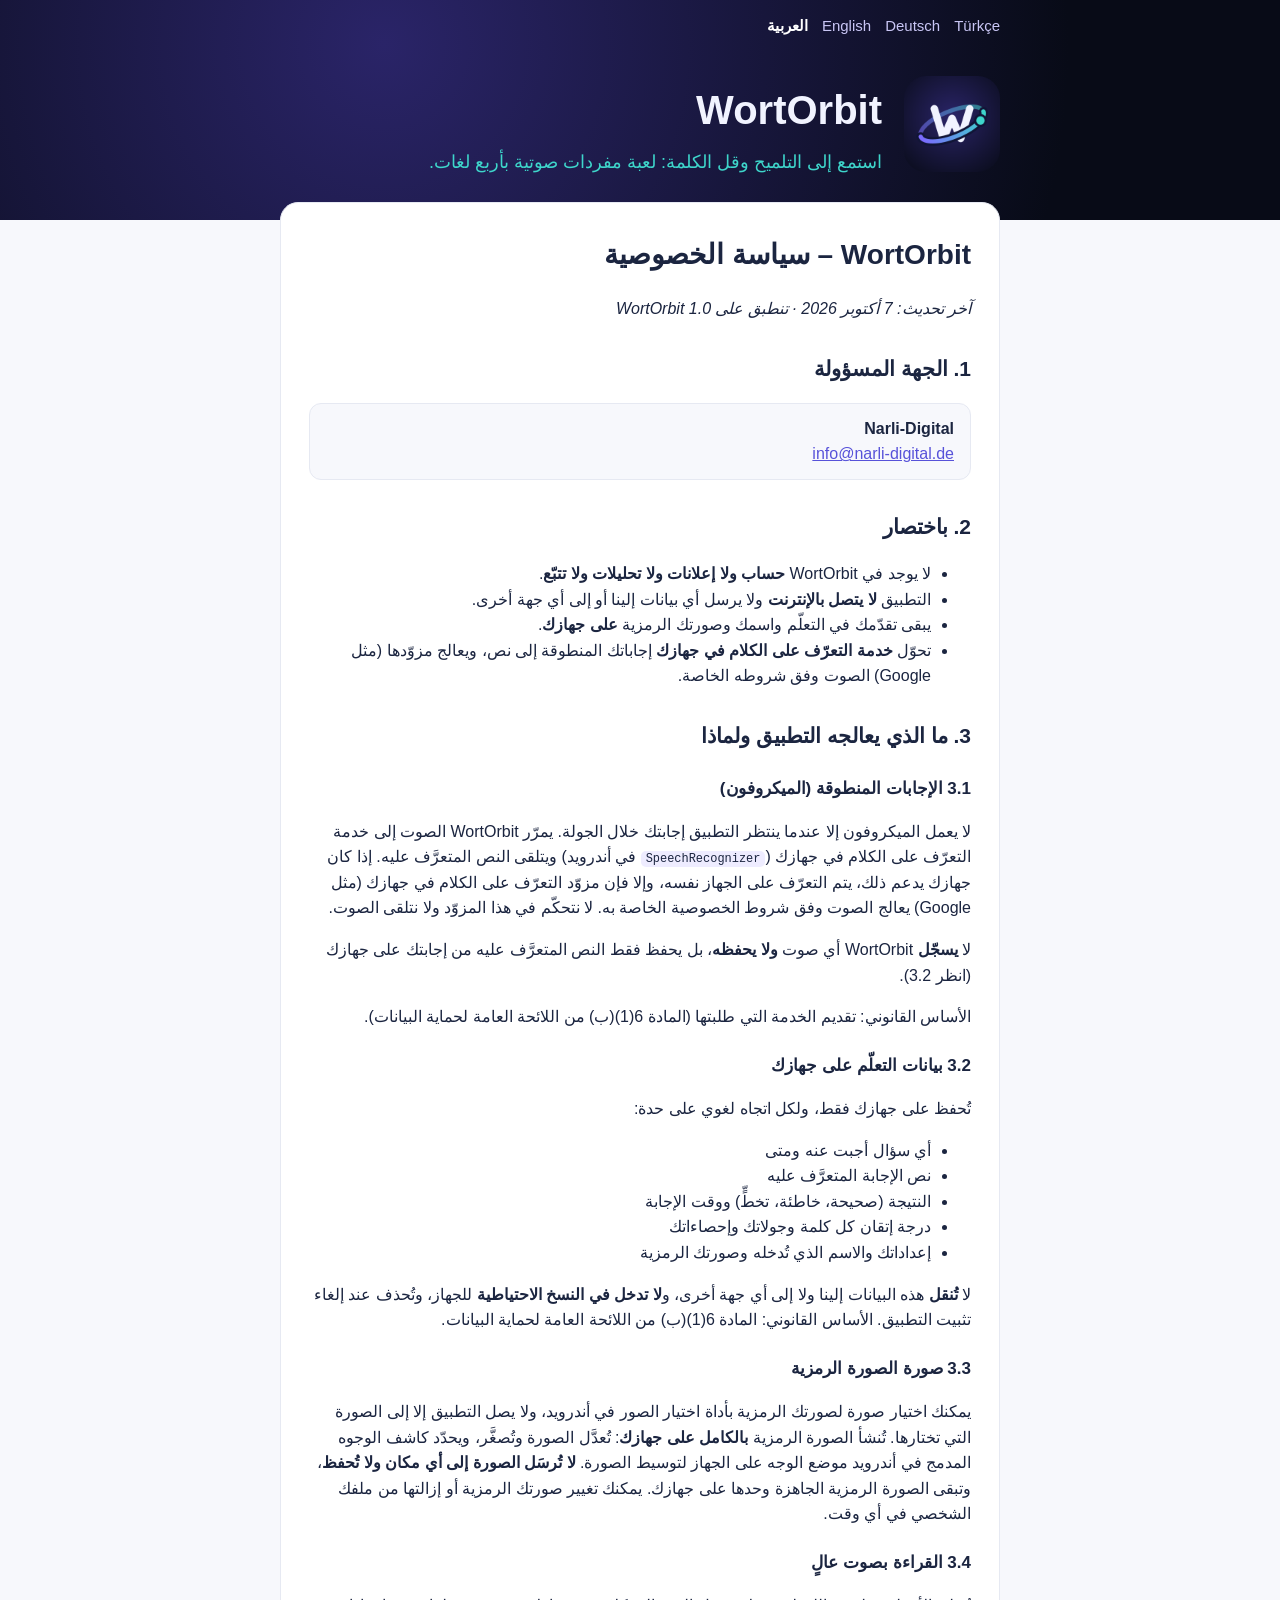
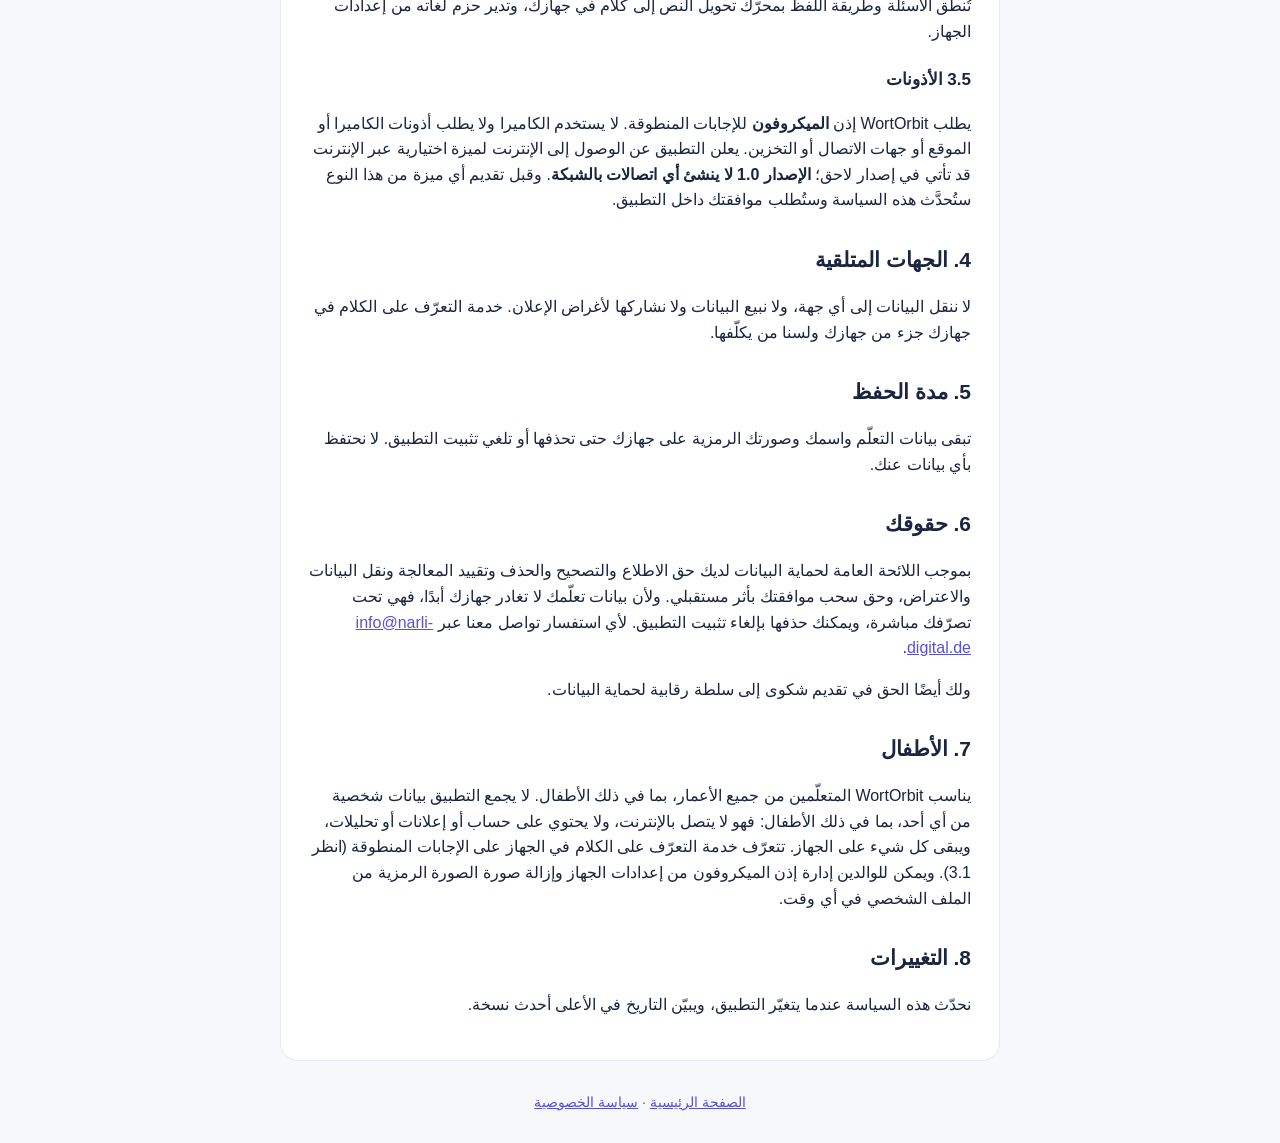
==== ar/privacy.html @ 21a6e339 "WortOrbit website and privacy policy Co-Authored-By: Claude Opus 5.5 <noreply@anthropic.com>" ====
<!doctype html>
<html lang="ar" dir="rtl">
<head>
<meta charset="utf-8">
<meta name="viewport" content="width=device-width, initial-scale=1">
<title>WortOrbit – سياسة الخصوصية</title>
<link rel="icon" href="../icon.png">
<link rel="stylesheet" href="../style.css">
</head>
<body>
<header><div class="wrap">
<nav><a href="../tr/privacy.html" class="" lang="tr">Türkçe</a><a href="../de/privacy.html" class="" lang="de">Deutsch</a><a href="../en/privacy.html" class="" lang="en">English</a><a href="../ar/privacy.html" class="on" lang="ar">العربية</a></nav>
<div class="hero"><a href="../ar/index.html"><img src="../icon.png" alt="WortOrbit"></a><div><h1>WortOrbit</h1><p>استمع إلى التلميح وقل الكلمة: لعبة مفردات صوتية بأربع لغات.</p></div></div>
</div></header>
<div class="wrap"><main>
<h1>WortOrbit – سياسة الخصوصية</h1>
<p><em>آخر تحديث: 7 أكتوبر 2026 · تنطبق على WortOrbit 1.0</em></p>
<h2>1. الجهة المسؤولة</h2>
<div class="publisher"><strong>Narli-Digital</strong><br><a href="mailto:info@narli-digital.de">info@narli-digital.de</a></div>
<h2>2. باختصار</h2>
<ul><li>لا يوجد في WortOrbit <strong>حساب ولا إعلانات ولا تحليلات ولا تتبّع</strong>.</li><li>التطبيق <strong>لا يتصل بالإنترنت</strong> ولا يرسل أي بيانات إلينا أو إلى أي جهة أخرى.</li><li>يبقى تقدّمك في التعلّم واسمك وصورتك الرمزية <strong>على جهازك</strong>.</li><li>تحوّل <strong>خدمة التعرّف على الكلام في جهازك</strong> إجاباتك المنطوقة إلى نص، ويعالج مزوّدها (مثل Google) الصوت وفق شروطه الخاصة.</li></ul>
<h2>3. ما الذي يعالجه التطبيق ولماذا</h2>
<h3>3.1 الإجابات المنطوقة (الميكروفون)</h3>
<p>لا يعمل الميكروفون إلا عندما ينتظر التطبيق إجابتك خلال الجولة. يمرّر WortOrbit الصوت إلى خدمة التعرّف على الكلام في جهازك (<code>SpeechRecognizer</code> في أندرويد) ويتلقى النص المتعرَّف عليه. إذا كان جهازك يدعم ذلك، يتم التعرّف على الجهاز نفسه، وإلا فإن مزوّد التعرّف على الكلام في جهازك (مثل Google) يعالج الصوت وفق شروط الخصوصية الخاصة به. لا نتحكّم في هذا المزوّد ولا نتلقى الصوت.</p>
<p>لا <strong>يسجّل</strong> WortOrbit أي صوت <strong>ولا يحفظه</strong>، بل يحفظ فقط النص المتعرَّف عليه من إجابتك على جهازك (انظر 3.2).</p>
<p>الأساس القانوني: تقديم الخدمة التي طلبتها (المادة 6(1)(ب) من اللائحة العامة لحماية البيانات).</p>
<h3>3.2 بيانات التعلّم على جهازك</h3>
<p>تُحفظ على جهازك فقط، ولكل اتجاه لغوي على حدة:</p>
<ul><li>أي سؤال أجبت عنه ومتى</li><li>نص الإجابة المتعرَّف عليه</li><li>النتيجة (صحيحة، خاطئة، تخطٍّ) ووقت الإجابة</li><li>درجة إتقان كل كلمة وجولاتك وإحصاءاتك</li><li>إعداداتك والاسم الذي تُدخله وصورتك الرمزية</li></ul>
<p>لا <strong>تُنقل</strong> هذه البيانات إلينا ولا إلى أي جهة أخرى، و<strong>لا تدخل في النسخ الاحتياطية</strong> للجهاز، وتُحذف عند إلغاء تثبيت التطبيق. الأساس القانوني: المادة 6(1)(ب) من اللائحة العامة لحماية البيانات.</p>
<h3>3.3 صورة الصورة الرمزية</h3>
<p>يمكنك اختيار صورة لصورتك الرمزية بأداة اختيار الصور في أندرويد، ولا يصل التطبيق إلا إلى الصورة التي تختارها. تُنشأ الصورة الرمزية <strong>بالكامل على جهازك</strong>: تُعدَّل الصورة وتُصغَّر، ويحدّد كاشف الوجوه المدمج في أندرويد موضع الوجه على الجهاز لتوسيط الصورة. <strong>لا تُرسَل الصورة إلى أي مكان ولا تُحفظ</strong>، وتبقى الصورة الرمزية الجاهزة وحدها على جهازك. يمكنك تغيير صورتك الرمزية أو إزالتها من ملفك الشخصي في أي وقت.</p>
<h3>3.4 القراءة بصوت عالٍ</h3>
<p>تُنطق الأسئلة وطريقة اللفظ بمحرّك تحويل النص إلى كلام في جهازك، وتدير حزم لغاته من إعدادات الجهاز.</p>
<h3>3.5 الأذونات</h3>
<p>يطلب WortOrbit إذن <strong>الميكروفون</strong> للإجابات المنطوقة. لا يستخدم الكاميرا ولا يطلب أذونات الكاميرا أو الموقع أو جهات الاتصال أو التخزين. يعلن التطبيق عن الوصول إلى الإنترنت لميزة اختيارية عبر الإنترنت قد تأتي في إصدار لاحق؛ <strong>الإصدار 1.0 لا ينشئ أي اتصالات بالشبكة</strong>. وقبل تقديم أي ميزة من هذا النوع ستُحدَّث هذه السياسة وستُطلب موافقتك داخل التطبيق.</p>
<h2>4. الجهات المتلقية</h2>
<p>لا ننقل البيانات إلى أي جهة، ولا نبيع البيانات ولا نشاركها لأغراض الإعلان. خدمة التعرّف على الكلام في جهازك جزء من جهازك ولسنا من يكلّفها.</p>
<h2>5. مدة الحفظ</h2>
<p>تبقى بيانات التعلّم واسمك وصورتك الرمزية على جهازك حتى تحذفها أو تلغي تثبيت التطبيق. لا نحتفظ بأي بيانات عنك.</p>
<h2>6. حقوقك</h2>
<p>بموجب اللائحة العامة لحماية البيانات لديك حق الاطلاع والتصحيح والحذف وتقييد المعالجة ونقل البيانات والاعتراض، وحق سحب موافقتك بأثر مستقبلي. ولأن بيانات تعلّمك لا تغادر جهازك أبدًا، فهي تحت تصرّفك مباشرة، ويمكنك حذفها بإلغاء تثبيت التطبيق. لأي استفسار تواصل معنا عبر <a href="mailto:info@narli-digital.de">info@narli-digital.de</a>.</p>
<p>ولك أيضًا الحق في تقديم شكوى إلى سلطة رقابية لحماية البيانات.</p>
<h2>7. الأطفال</h2>
<p>يناسب WortOrbit المتعلّمين من جميع الأعمار، بما في ذلك الأطفال. لا يجمع التطبيق بيانات شخصية من أي أحد، بما في ذلك الأطفال: فهو لا يتصل بالإنترنت، ولا يحتوي على حساب أو إعلانات أو تحليلات، ويبقى كل شيء على الجهاز. تتعرّف خدمة التعرّف على الكلام في الجهاز على الإجابات المنطوقة (انظر 3.1). ويمكن للوالدين إدارة إذن الميكروفون من إعدادات الجهاز وإزالة صورة الصورة الرمزية من الملف الشخصي في أي وقت.</p>
<h2>8. التغييرات</h2>
<p>نحدّث هذه السياسة عندما يتغيّر التطبيق، ويبيّن التاريخ في الأعلى أحدث نسخة.</p>
</main>
<footer><a href="../ar/index.html">الصفحة الرئيسية</a> · <a href="../ar/privacy.html">سياسة الخصوصية</a></footer>
</div>
</body>
</html>
---- style.css ----
:root { --ink: #1B2540; --muted: #59657B; --brand: #5752D9; --teal: #087F77; --line: #E6E9F2; --bg: #F7F8FC; }
* { box-sizing: border-box; }
body { margin: 0; font-family: "Segoe UI", Roboto, "Helvetica Neue", Arial, "Noto Sans Arabic", sans-serif;
       color: var(--ink); background: var(--bg); line-height: 1.6; }
header { background: radial-gradient(circle at 30% 20%, #2A2468, #080B17 75%); color: #F1F3FF; }
.wrap { max-width: 760px; margin: 0 auto; padding: 0 20px; }
nav { display: flex; gap: 14px; justify-content: flex-end; padding: 14px 0; font-size: 15px; flex-wrap: wrap; }
nav a { color: #C9C6F5; text-decoration: none; }
nav a.on { color: #FFFFFF; font-weight: 700; }
.hero { display: flex; gap: 22px; align-items: center; padding: 24px 0 40px; }
.hero img { width: 96px; height: 96px; border-radius: 22px; }
.hero h1 { margin: 0; font-size: 40px; }
.hero p { margin: 6px 0 0; color: #3ED6CB; font-size: 18px; }
main { background: #FFFFFF; border: 1px solid var(--line); border-radius: 18px; margin: -18px auto 30px; padding: 26px 28px; }
main h1 { font-size: 28px; margin-top: 4px; }
main h2 { font-size: 21px; margin-top: 30px; }
main h3 { font-size: 17px; margin-top: 22px; }
code { background: #EEECFF; padding: 1px 5px; border-radius: 5px; font-size: 0.92em; }
a { color: var(--brand); }
.feature { width: 100%; border-radius: 14px; margin: 6px 0 14px; }
.publisher { background: var(--bg); border: 1px solid var(--line); border-radius: 12px; padding: 12px 16px; }
.draft { background: #FFF3D6; border: 1px solid #F0C36D; border-radius: 10px; padding: 10px 14px; }
footer { color: var(--muted); font-size: 14px; text-align: center; padding: 0 0 30px; }
[dir="rtl"] nav { justify-content: flex-start; }
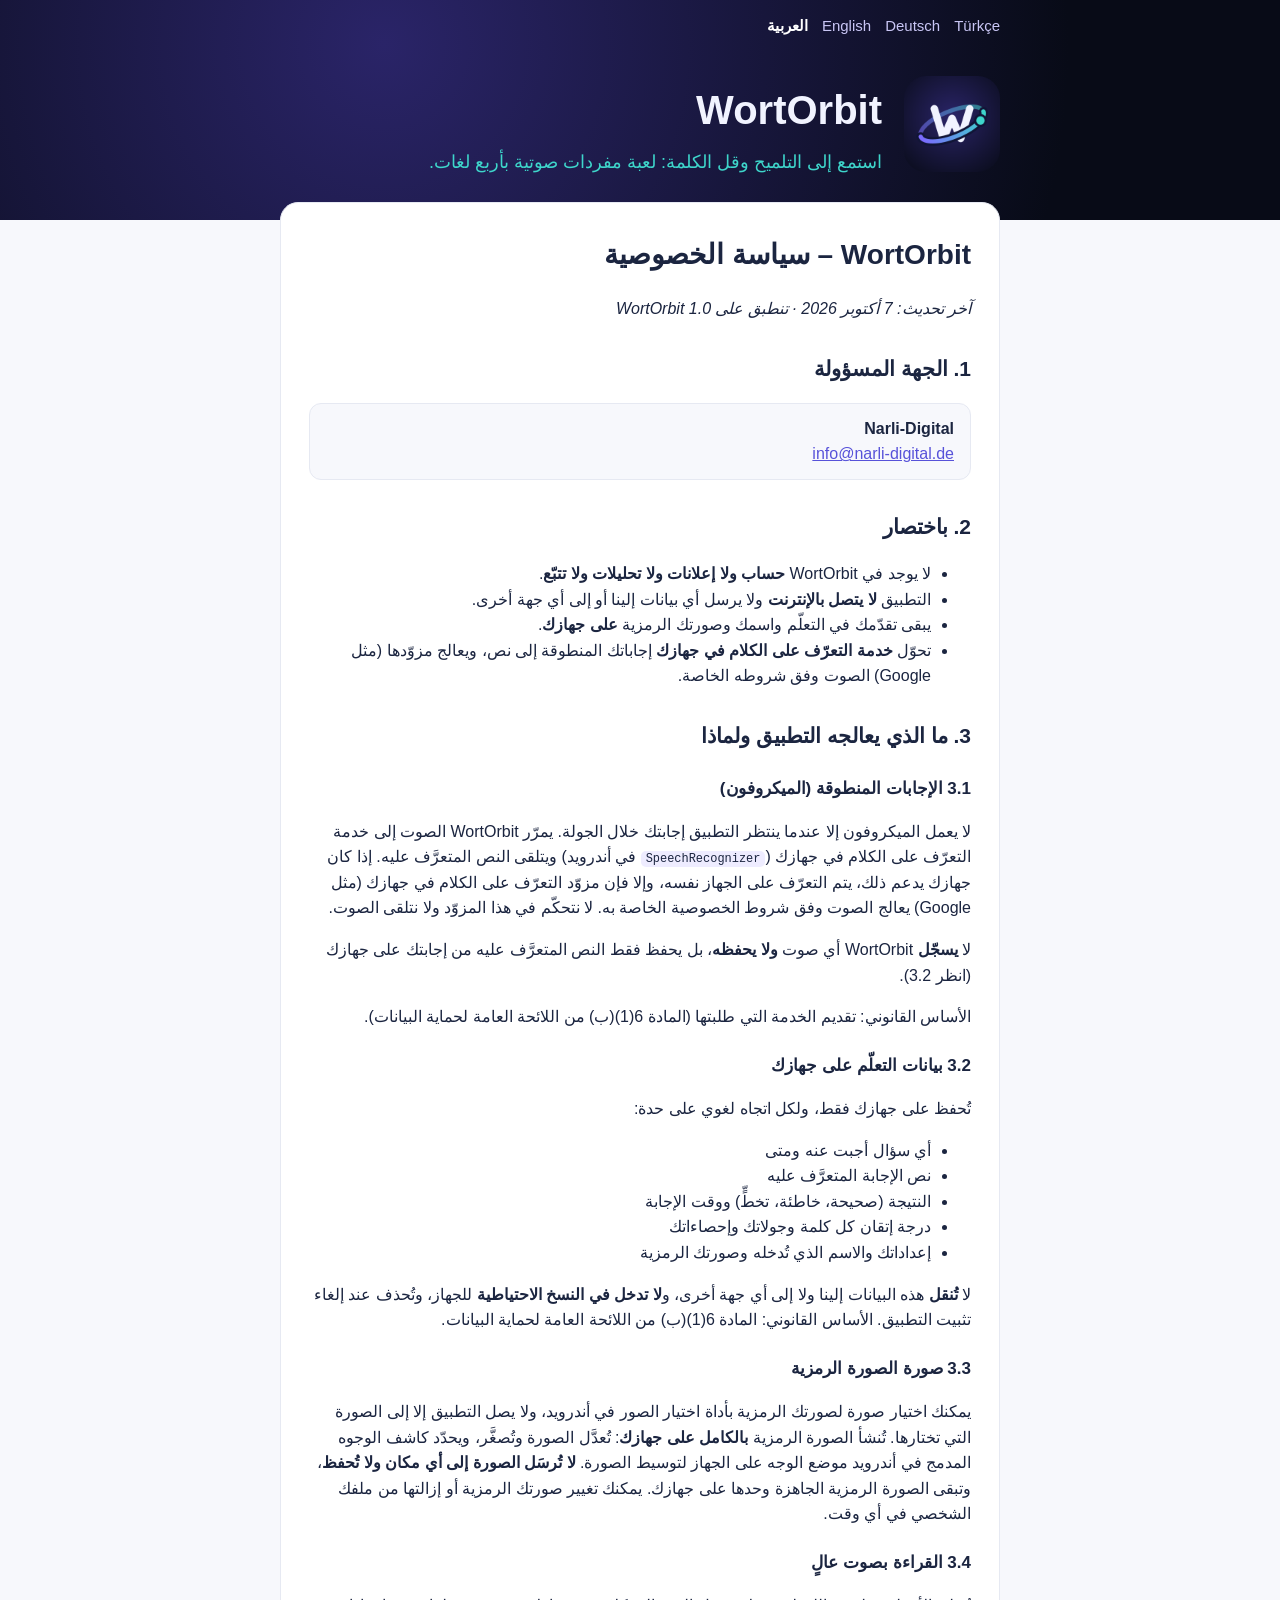
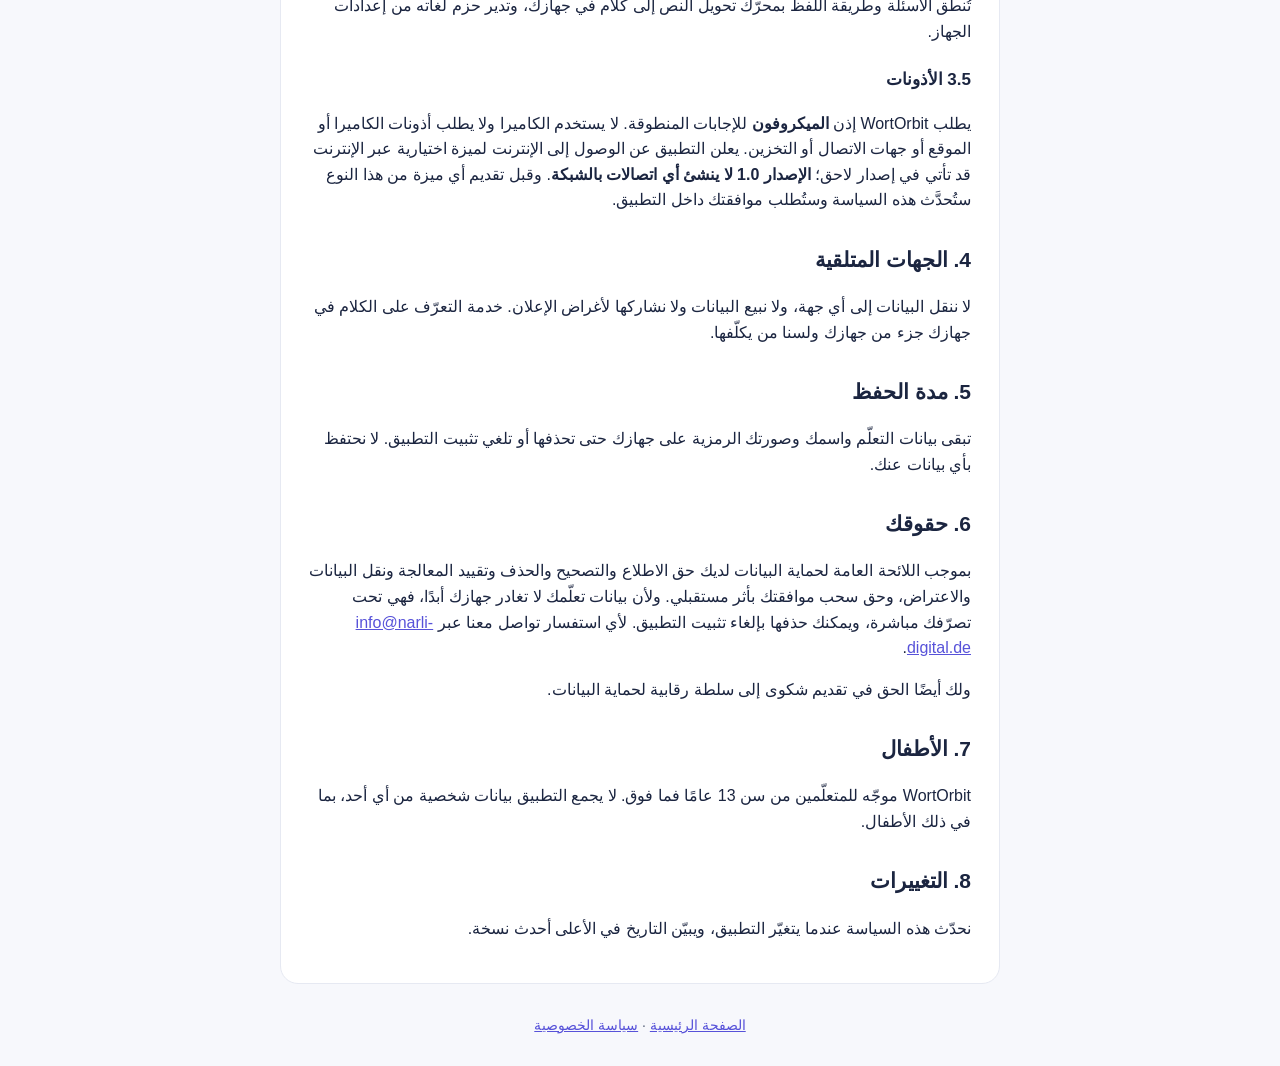
==== commit e16a6fe9: "State the intended age: 13 and over Co-Authored-By: Claude Opus 5.5 <noreply@anthropic.com>" ====
--- a/ar/privacy.html
+++ b/ar/privacy.html
@@ -42,7 +42,7 @@
 <p>بموجب اللائحة العامة لحماية البيانات لديك حق الاطلاع والتصحيح والحذف وتقييد المعالجة ونقل البيانات والاعتراض، وحق سحب موافقتك بأثر مستقبلي. ولأن بيانات تعلّمك لا تغادر جهازك أبدًا، فهي تحت تصرّفك مباشرة، ويمكنك حذفها بإلغاء تثبيت التطبيق. لأي استفسار تواصل معنا عبر <a href="mailto:info@narli-digital.de">info@narli-digital.de</a>.</p>
 <p>ولك أيضًا الحق في تقديم شكوى إلى سلطة رقابية لحماية البيانات.</p>
 <h2>7. الأطفال</h2>
-<p>يناسب WortOrbit المتعلّمين من جميع الأعمار، بما في ذلك الأطفال. لا يجمع التطبيق بيانات شخصية من أي أحد، بما في ذلك الأطفال: فهو لا يتصل بالإنترنت، ولا يحتوي على حساب أو إعلانات أو تحليلات، ويبقى كل شيء على الجهاز. تتعرّف خدمة التعرّف على الكلام في الجهاز على الإجابات المنطوقة (انظر 3.1). ويمكن للوالدين إدارة إذن الميكروفون من إعدادات الجهاز وإزالة صورة الصورة الرمزية من الملف الشخصي في أي وقت.</p>
+<p>WortOrbit موجّه للمتعلّمين من سن 13 عامًا فما فوق. لا يجمع التطبيق بيانات شخصية من أي أحد، بما في ذلك الأطفال.</p>
 <h2>8. التغييرات</h2>
 <p>نحدّث هذه السياسة عندما يتغيّر التطبيق، ويبيّن التاريخ في الأعلى أحدث نسخة.</p>
 </main>
